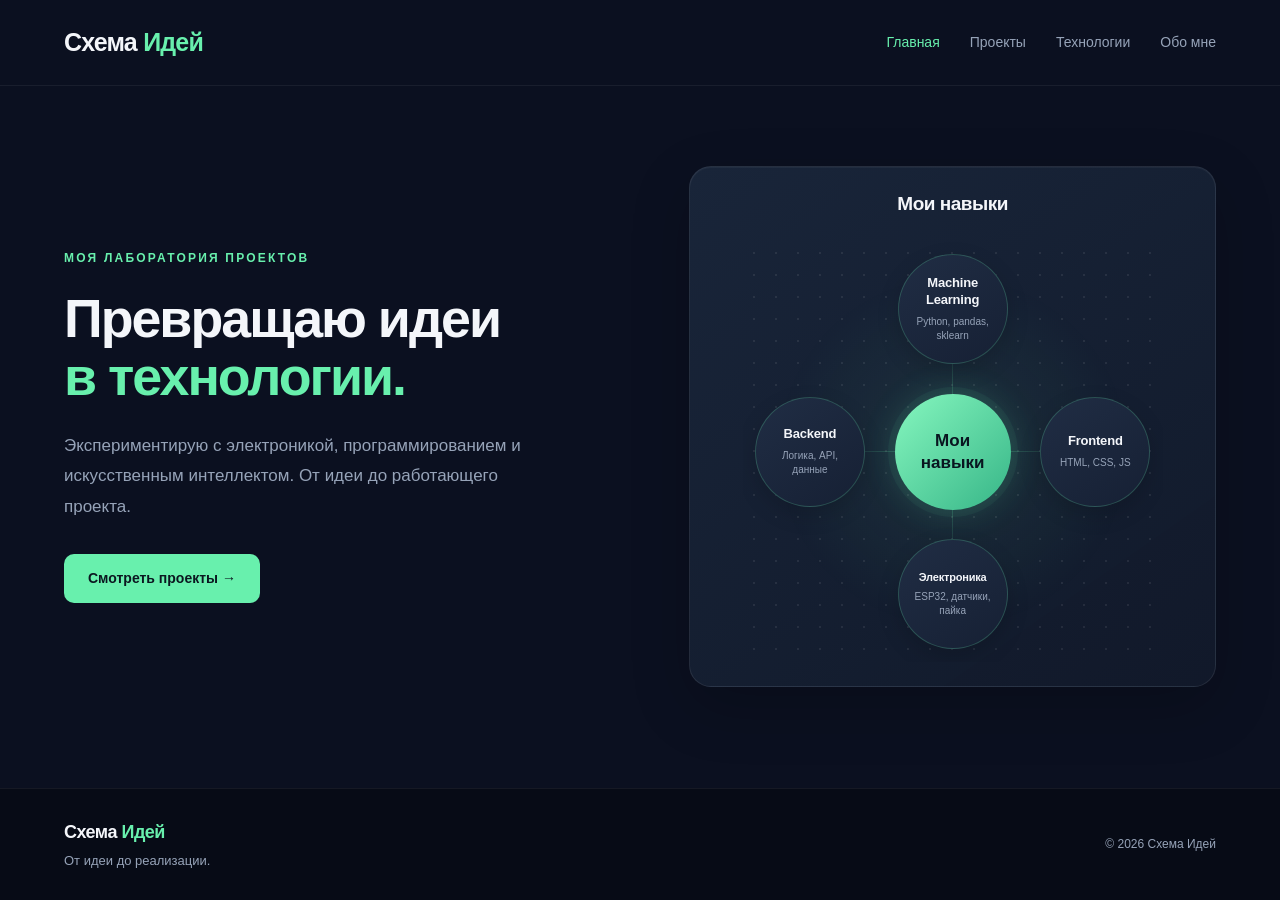
==== index.html @ 78e3eba8 "Initial commit: Схема Идей website" ====
<!DOCTYPE html>
<html lang="ru">
<head>
    <meta charset="UTF-8">
    <meta name="viewport" content="width=device-width, initial-scale=1.0">
    <link rel="stylesheet" href="css/style.css">
    <script src="js/script.js" defer></script>
    <title>Идеи. Проекты. Реализации.</title>
</head>
<body>
    <header class="header">
        <div class="container header-inner">
            <a href="index.html" class="logo">Схема <span>Идей</span></a>

            <nav class="nav" aria-label="Основная навигация">
                <a href="index.html" aria-current="page">Главная</a>
                <a href="projects.html">Проекты</a>
                <a href="technology.html">Технологии</a>
                <a href="about.html">Обо мне</a>
            </nav>
        </div>
    </header>

    <main>
        <section class="hero container">
            <div class="hero-content">
                <p class="eyebrow">МОЯ ЛАБОРАТОРИЯ ПРОЕКТОВ</p>

                <h1>Превращаю идеи <span>в технологии.</span></h1>

                <p class="description">
                    Экспериментирую с электроникой,
                    программированием и искусственным
                    интеллектом. От идеи до работающего проекта.
                </p>

                <a href="projects.html" class="button hero-btn">Смотреть проекты →</a>
            </div>
            <div class="demo-card">
                <h2 class="skills-title">
                    Мои навыки
                </h2>

                <div class="skills-graph">
                    <div class="center-node">
                        <span>Мои навыки</span>
                    </div>

                    <div class="skill-node skill-ml">
                        <strong>Machine Learning</strong>
                        <span>Python, pandas, sklearn</span>
                    </div>

                    <div class="skill-node skill-frontend">
                        <strong>Frontend</strong>
                        <span>HTML, CSS, JS</span>
                    </div>

                    <div class="skill-node skill-electronics">
                        <strong>Электроника</strong>
                        <span>ESP32, датчики, пайка</span>
                    </div>

                    <div class="skill-node skill-backend">
                        <strong>Backend</strong>
                        <span>Логика, API, данные</span>
                    </div>
                </div>

            </div>
        </section>
    </main>

    <footer class="footer">
        <div class="container footer-inner">
            <div class="footer-brand">
                <p class="footer-logo">Схема <span>Идей</span></p>
                <p class="footer-description">От идеи до реализации.</p>
            </div>

            <p class="footer-copy">© 2026 Схема Идей</p>
        </div>
    </footer>

</body>
</html>
---- css/style.css ----
:root {
    --bg: #0b1020;
    --surface: #151e30;
    --text: #f4f6fa;
    --muted: #96a3b8;
    --accent: #68f0ad;
}

* {
    box-sizing: border-box;
}

body {
    margin: 0;
    font-family: -apple-system, BlinkMacSystemFont, "Segoe UI", Arial, sans-serif;
    background: var(--bg);
    color: var(--text);
    line-height: 1.5;
    min-height: 100vh;
    min-height: 100dvh;
    display: flex;
    flex-direction: column;
}


a {
    text-decoration: none;
    color: inherit;
}

.container {
    width: min(1160px, 90%);
    margin: 0 auto;
}


/* HEADER */

.header {
    border-bottom: 1px solid rgba(255, 255, 255, 0.06);
}

.header-inner {
    min-height: 85px;
    display: flex;
    justify-content: space-between;
    align-items: center;
    gap: 30px;
}

.logo {
    font-size: 25px;
    font-weight: 800;
    letter-spacing: -0.8px;
    white-space: nowrap;
}

.logo span,
.hero h1 span {
    color: var(--accent);
}

.nav {
    display: flex;
    flex-wrap: wrap;
    align-items: center;
    gap: 30px;
}

.nav a {
    color: var(--muted);
    font-size: 14px;
    font-weight: 500;
    transition: color 0.2s ease;
}

.nav a:hover {
    color: var(--accent);
}

.nav a[aria-current="page"] {
    color: var(--accent);
}

/* HERO */


.hero {
    min-height: 680px;
    display: grid;
    grid-template-columns: minmax(0, 1.1fr) minmax(0, 1fr);
    align-items: center;

    gap: clamp(18px, 3.5vw, 55px);
    padding: 65px 0;
}

.hero-content {
    max-width: 600px;
}

.eyebrow {
    color: var(--accent);
    font-size: 12px;
    font-weight: 700;
    letter-spacing: 2.2px;
    margin: 0 0 22px;
}


.hero h1 {
    font-size: clamp(36px, 4.2vw, 62px);
    font-weight: 800;
    line-height: 1.08;
    letter-spacing: -2px;
    margin: 0 0 26px;
}
.hero h1 span {
    display: block;
}


.description {
    color: var(--muted);
    font-size: 17px;
    line-height: 1.8;
    max-width: 490px;
    margin: 0;
}


/* BUTTON */

.button {
    display: inline-flex;
    align-items: center;
    justify-content: center;

    background: var(--accent);
    color: #0b1720;

    padding: 14px 24px;
    border-radius: 10px;

    font-size: 14px;
    font-weight: 700;

    transition:
        transform 0.25s ease,
        background 0.25s ease,
        box-shadow 0.25s ease;
}

.button:hover {
    background: #80f5bc;
    transform: translateY(-3px);
    box-shadow: 0 8px 28px rgba(104, 240, 173, 0.18);
}

.hero-btn {
    margin-top: 32px;
}


/* CARD */

.demo-card {
    width: 100%;
    min-width: 0;
    padding: clamp(14px, 2vw, 24px);
    container-type: inline-size;

    background: linear-gradient(
        145deg,
        rgba(27, 39, 60, 0.92),
        rgba(18, 26, 43, 0.95)
    );

    border: 1px solid rgba(255, 255, 255, 0.08);
    border-radius: 22px;

    box-shadow:
        0 20px 60px rgba(0, 0, 0, 0.20),
        inset 0 1px 0 rgba(255, 255, 255, 0.04);
}

.skills-title {
    display: flex;
    align-items: center;
    justify-content: center;
    gap: 12px;
    text-align: center;

    margin: 0 0 24px;

    font-size: 19px;
    font-weight: 700;
    letter-spacing: -0.5px;
    line-height: 1.4;

    color: var(--text);
}


/* SKILLS GRAPH */

.skills-graph {
    position: relative;
    display: grid;

    grid-template-columns: repeat(3, minmax(0, 1fr));
    grid-template-rows: repeat(3, minmax(0, 1fr));

    align-items: center;
    justify-items: center;

    width: 100%;
    max-width: 420px;
    aspect-ratio: 1 / 1;
    gap: 8px;
    margin: 0 auto;

    border-radius: 16px;
    overflow: hidden;

    background:
        radial-gradient(
            circle at center,
            rgba(104, 240, 173, 0.09),
            transparent 60%
        ),
        radial-gradient(
            rgba(255, 255, 255, 0.08) 1px,
            transparent 1px
        );

    background-size: auto, 22px 22px;
}


/* CONNECTING LINES */

.skills-graph::before {
    content: "";
    position: absolute;
    inset: 0;

    background:
        linear-gradient(
            90deg,
            transparent,
            rgba(104, 240, 173, 0.30),
            transparent
        ) center / 65% 1px no-repeat,

        linear-gradient(
            transparent,
            rgba(104, 240, 173, 0.30),
            transparent
        ) center / 1px 65% no-repeat;

    pointer-events: none;
}


/* NODES */

.center-node,
.skill-node {
    cursor: default;
    position: relative;
    z-index: 1;

    display: flex;
    flex-direction: column;
    align-items: center;
    justify-content: center;

    width: 100%;
    max-width: 110px;
    aspect-ratio: 1 / 1;

    border-radius: 50%;
    padding: 11px;
    text-align: center;
}


/* CENTER NODE */

.center-node {
    grid-column: 2;
    grid-row: 2;

    max-width: 116px;

    background: linear-gradient(
        135deg,
        #86f7bf,
        #36b587
    );

    color: #091620;
    font-size: 17px;
    font-weight: 800;
    line-height: 1.25;

    box-shadow:
        0 0 0 7px rgba(104, 240, 173, 0.05),
        0 0 35px rgba(104, 240, 173, 0.18);
}


/* SKILL NODES */

.skill-node {
    background: linear-gradient(
        145deg,
        #202d44,
        #162034
    );

    border: 1px solid rgba(104, 240, 173, 0.22);

    gap: 6px;

    box-shadow: 0 8px 22px rgba(0, 0, 0, 0.15);

    transition:
        transform 0.3s ease,
        border-color 0.3s ease,
        box-shadow 0.3s ease,
        background 0.3s ease;
}

.skill-node strong {
    font-size: 13px;
    font-weight: 700;
    line-height: 1.3;
    letter-spacing: -0.2px;
}

.skill-node span {
    color: var(--muted);
    font-size: 10px;
    line-height: 1.4;
}

.skill-node:hover {
    transform: translateY(-4px) scale(1.03);

    border-color: rgba(104, 240, 173, 0.65);

    box-shadow:
        0 0 25px rgba(104, 240, 173, 0.12);
}


/* NODE POSITIONS */

.skill-ml {
    grid-column: 2;
    grid-row: 1;
}

.skill-frontend {
    grid-column: 3;
    grid-row: 2;
}

.skill-electronics {
    grid-column: 2;
    grid-row: 3;
}
.skill-electronics strong {
    font-size: 11px;
    white-space: nowrap;
}

.skill-backend {
    grid-column: 1;
    grid-row: 2;
}

@container (max-width: 365px) {
    .skills-graph {
        grid-template-columns: repeat(2, minmax(0, 1fr));
        grid-template-rows: auto;

        aspect-ratio: auto;
        gap: 10px;
        padding: 12px;
    }

    .skills-graph::before {
        display: none;
    }

    .center-node {
        grid-column: 1 / -1;
        grid-row: auto;

        width: 100px;
        max-width: 100px;
        margin-bottom: 8px;

        justify-self: center;
    }

    .skill-ml,
    .skill-frontend,
    .skill-electronics,
    .skill-backend {
        grid-column: auto;
        grid-row: auto;
    }

    .skill-node {
        width: 100%;
        max-width: none;
        min-height: 88px;

        aspect-ratio: auto;
        border-radius: 14px;
        padding: 10px 8px;
    }

    .skill-node strong {
        font-size: 12px;
    }

    .skill-node span {
        font-size: 10px;
    }

    .skills-title {
        font-size: 17px;
    }

    .skill-node:hover {
        transform: translateY(-3px);
    }
}



/* TABLET */

@media (max-width: 980px) {
    .header-inner {
        flex-direction: column;
        gap: 16px;
        padding: 20px 0;
    }
    .hero {
        min-height: 550px;
    }
}


/* SMALL SCREENS */

@media (max-width: 800px) {
    .hero {
        grid-template-columns: 1fr;
        gap: 40px;
    }

    .hero-content {
        max-width: 650px;
    }

    .demo-card {
        max-width: 520px;
        justify-self: center;
    }
}


/* MOBILE */

@media (max-width: 520px) {
    .nav {
        justify-content: center;
        gap: 12px 20px;
    }

    .nav a {
        font-size: 13px;
    }

    .hero h1 {
        font-size: clamp(36px, 9vw, 48px);
        letter-spacing: -1.5px;
    }

    .description {
        font-size: 15px;
    }

    .demo-card {
        border-radius: 18px;
    }
}



/* ACCESSIBILITY */

@media (prefers-reduced-motion: reduce) {
    .button,
    .nav a,
    .skill-node {
        transition: none;
    }
}


/* PROJECTS PAGE */

.projects {
    padding: 85px 0 110px;
}

.projects-header {
    max-width: 750px;
    margin-bottom: 55px;
}

.projects-header h1 {
    font-size: clamp(40px, 5vw, 64px);
    line-height: 1.1;
    letter-spacing: -2px;
    margin: 0 0 24px;
}

.projects-header h1 span {
    color: var(--accent);
}


/* PROJECTS GRID — одинаковая высота карточек в каждом ряду */

.projects-grid {
    display: grid;
    grid-template-columns: repeat(3, minmax(0, 1fr));
    gap: 24px;
    align-items: stretch;
}

.project-card {
    cursor: default;
    min-width: 0;
    display: flex;
    flex-direction: column;
    height: 100%;
    background: linear-gradient(145deg, #1b283e, #131c2e);
    border: 1px solid rgba(255, 255, 255, 0.08);
    border-radius: 20px;
    overflow: hidden;
    transition: transform 0.3s ease, border-color 0.3s ease,
                box-shadow 0.3s ease;
}

.project-card:hover {
    transform: translateY(-5px);
    border-color: rgba(104, 240, 173, 0.35);
    box-shadow: 0 15px 40px rgba(0, 0, 0, 0.2);
}

/* PROJECT IMAGE */

.project-visual {
    position: relative;
    height: 200px;
    flex-shrink: 0;
    min-width: 0;
    overflow: hidden;
    background: var(--surface);
    border-bottom: 1px solid rgba(255, 255, 255, 0.05);
}

.project-visual > span {
    position: relative;
    z-index: 1;
    color: var(--accent);
    font-size: 12px;
    font-weight: 700;
    letter-spacing: 2px;
}

.project-visual img {
    display: block;
    width: 100%;
    height: 100%;
    object-fit: cover;
    transition: transform 0.4s ease;
}

.project-card:hover .project-visual img {
    transform: scale(1.05);
}

/* PROJECT CONTENT */

.project-content {
    display: flex;
    flex-direction: column;
    flex: 1;
    padding: 25px;
    min-width: 0;
}

.project-number {
    color: var(--accent);
    font-size: 11px;
    font-weight: 700;
    letter-spacing: 1.2px;
    margin: 0 0 14px;
}

.project-content h2 {
    font-size: 21px;
    line-height: 1.3;
    letter-spacing: -0.5px;
    margin: 0 0 15px;
}

.project-description {
    color: var(--muted);
    font-size: 14px;
    line-height: 1.75;
    margin: 0 0 22px;
}

/* TAGS */

.project-tags {
    display: flex;
    flex-wrap: wrap;
    align-content: flex-start;
    gap: 8px;
    margin-top: auto;
}

.project-tags span {
    color: var(--accent);
    font-size: 11px;
    padding: 6px 10px;
    border-radius: 7px;
    background: rgba(104, 240, 173, 0.07);
    border: 1px solid rgba(104, 240, 173, 0.12);
}

/* PROJECTS RESPONSIVE */

@media (max-width: 1000px) {
    .projects-grid {
        grid-template-columns: repeat(2, minmax(0, 1fr));
    }
}

@media (max-width: 650px) {
    .projects {
        padding: 55px 0 75px;
    }

    .projects-header {
        margin-bottom: 35px;
    }

    .projects-header h1 {
        font-size: clamp(36px, 9vw, 48px);
        letter-spacing: -1.5px;
    }

    .projects-grid {
        grid-template-columns: 1fr;
        gap: 20px;
    }

    .project-visual {
        height: 170px;
    }

    .project-content {
        padding: 22px;
    }
}

@media (prefers-reduced-motion: reduce) {
    .project-card,
    .project-visual img {
        transition: none;
    }
}



/* TECHNOLOGIES PAGE */

.technologies {
    padding: 85px 0 110px;
}

.technologies-header {
    max-width: 800px;
    margin-bottom: 55px;
}

.technologies-header h1 {
    font-size: clamp(40px, 5vw, 64px);
    line-height: 1.1;
    letter-spacing: -2px;
    margin: 0 0 24px;
}

.technologies-header h1 span {
    color: var(--accent);
}


/* TECHNOLOGIES GRID */

.technologies-grid {
    display: grid;
    grid-template-columns: repeat(3, minmax(0, 1fr));
    gap: 24px;
    align-items: stretch;
}


/* TECHNOLOGY CARD */

.technology-card {
    cursor: default;
    min-width: 0;
    display: flex;
    flex-direction: column;

    padding: 28px;
    border-radius: 20px;

    background: linear-gradient(
        145deg,
        #1b283e,
        #131c2e
    );

    border: 1px solid rgba(255, 255, 255, 0.08);

    transition:
        transform 0.3s ease,
        border-color 0.3s ease,
        box-shadow 0.3s ease;
}

.technology-card:hover {
    transform: translateY(-5px);

    border-color: rgba(104, 240, 173, 0.35);

    box-shadow:
        0 15px 40px rgba(0, 0, 0, 0.2);
}


/* CARD HEADER */

.technology-top {
    display: flex;
    justify-content: space-between;
    align-items: center;
    margin-bottom: 25px;
}

.technology-number {
    color: var(--accent);
    font-size: 11px;
    font-weight: 700;
    letter-spacing: 1.2px;
}

.technology-card h2 {
    font-size: 23px;
    line-height: 1.25;
    letter-spacing: -0.5px;

    margin: 0 0 18px;
}


/* DESCRIPTION */

.technology-description {
    color: var(--muted);
    font-size: 14px;
    line-height: 1.8;

    margin: 0 0 28px;
    flex: 1;
}


/* TECHNOLOGY FLOW */

.technology-flow {
    margin-top: 0;
    min-height: 150px;
    padding: 18px;

    background: rgba(8, 16, 30, 0.45);
    border: 1px solid rgba(255, 255, 255, 0.05);
    border-radius: 12px;
}


.technology-flow p {
    color: var(--muted);
    font-size: 10px;
    font-weight: 700;
    letter-spacing: 1.2px;

    margin: 0 0 15px;
}

.technology-steps {
    display: flex;
    flex-wrap: wrap;
    align-items: center;
    gap: 7px;
}

.technology-steps span {
    padding: 7px 10px;
    border-radius: 6px;

    font-size: 11px;
    color: var(--text);

    background: rgba(255, 255, 255, 0.06);
}

.technology-steps b {
    color: var(--accent);
    font-size: 13px;
    font-weight: 500;
}


/* TECHNOLOGY TAGS */

.technology-tags {
    display: flex;
    flex-wrap: wrap;
    align-content: flex-start;
    gap: 8px;

    margin-top: 24px;
    min-height: 72px;
}

.technology-tags span {
    color: var(--accent);
    font-size: 11px;

    padding: 6px 10px;
    border-radius: 7px;

    background: rgba(104, 240, 173, 0.07);
    border: 1px solid rgba(104, 240, 173, 0.12);
}


/* BOTTOM SECTION */

.technologies-bottom {
    display: flex;
    flex-direction: column;
    align-items: center;
    gap: 20px;

    margin-top: 65px;
    text-align: center;
}

.technologies-bottom p {
    color: var(--muted);
    font-size: 15px;
    margin: 0;
}


/* RESPONSIVE */

@media (max-width: 1000px) {
    .technologies-grid {
        grid-template-columns: repeat(2, minmax(0, 1fr));
    }

    .technology-card:last-child {
        grid-column: 1 / -1;
    }
}

@media (max-width: 650px) {
    .technologies {
        padding: 55px 0 75px;
    }

    .technologies-header {
        margin-bottom: 35px;
    }

    .technologies-header h1 {
        font-size: clamp(36px, 9vw, 48px);
        letter-spacing: -1.5px;
    }

    .technologies-grid {
        grid-template-columns: 1fr;
        gap: 20px;
    }

    .technology-card {
        padding: 22px;
    }

    .technology-card:last-child {
        grid-column: auto;
    }

    .technologies-bottom {
        margin-top: 45px;
    }

    .technology-flow,
    .technology-tags {
        min-height: 0;
    }
}

@media (prefers-reduced-motion: reduce) {
    .technology-card {
        transition: none;
    }
}





/* ABOUT PAGE */

.about {
    padding: 85px 0 110px;
}

.about-header {
    max-width: 780px;
    margin-bottom: 55px;
}

.about-header h1 {
    font-size: clamp(40px, 5vw, 64px);
    line-height: 1.1;
    letter-spacing: -2px;
    margin: 0 0 24px;
}

.about-header h1 span {
    color: var(--accent);
}


/* MAIN LAYOUT */

.about-layout {
    display: grid;
    grid-template-columns: minmax(0, 1.35fr) minmax(0, 1fr);
    gap: 24px;
    align-items: start;
}


/* ABOUT STORY */

.about-story {
    padding: 38px;

    background: linear-gradient(
        145deg,
        #1b283e,
        #131c2e
    );

    border: 1px solid rgba(255, 255, 255, 0.08);
    border-radius: 20px;
}

.about-label {
    color: var(--accent);
    font-size: 11px;
    font-weight: 700;
    letter-spacing: 1.5px;
    margin: 0 0 20px;
}

.about-story h2 {
    font-size: clamp(24px, 3vw, 32px);
    line-height: 1.25;
    letter-spacing: -0.8px;
    margin: 0 0 26px;
}

.about-story > p:not(.about-label) {
    color: var(--muted);
    font-size: 15px;
    line-height: 1.9;
    margin: 0 0 20px;
}

.about-story > p:last-child {
    margin-bottom: 0;
}


/* INTERESTS CARD */

.about-interests {
    padding: 30px;

    background: linear-gradient(
        145deg,
        rgba(27, 39, 60, 0.92),
        rgba(18, 26, 43, 0.95)
    );

    border: 1px solid rgba(255, 255, 255, 0.08);
    border-radius: 20px;

    box-shadow: 0 15px 45px rgba(0, 0, 0, 0.12);
}

.about-interests-header {
    margin-bottom: 28px;
}

.about-symbol {
    display: inline-block;
    color: var(--accent);
    font-size: 11px;
    font-weight: 700;
    letter-spacing: 1.5px;
    margin-bottom: 18px;
}

.about-interests-header h2 {
    font-size: 23px;
    letter-spacing: -0.5px;
    margin: 0 0 10px;
}

.about-interests-header p {
    color: var(--muted);
    font-size: 14px;
    line-height: 1.7;
    margin: 0;
}


/* INTEREST ITEMS */

.about-interest {
    display: flex;
    align-items: flex-start;
    gap: 16px;

    padding: 20px 0;
    border-top: 1px solid rgba(255, 255, 255, 0.08);
}

.interest-number {
    display: grid;
    place-items: center;
    flex-shrink: 0;

    width: 38px;
    height: 38px;

    color: var(--accent);
    background: rgba(104, 240, 173, 0.07);
    border: 1px solid rgba(104, 240, 173, 0.15);
    border-radius: 10px;

    font-size: 12px;
    font-weight: 700;
}

.about-interest h3 {
    font-size: 15px;
    font-weight: 700;
    margin: 0 0 6px;
}

.about-interest p {
    color: var(--muted);
    font-size: 12px;
    line-height: 1.6;
    margin: 0;
}


/* WHY I CREATED THIS SITE */

.about-purpose {
    display: grid;
    grid-template-columns: minmax(0, 1fr) minmax(0, 1.2fr);
    gap: 50px;

    margin-top: 28px;
    padding: 45px;

    background: linear-gradient(
        135deg,
        rgba(104, 240, 173, 0.055),
        rgba(21, 30, 48, 0.85)
    );

    border: 1px solid rgba(104, 240, 173, 0.12);
    border-radius: 20px;
}

.about-purpose h2 {
    font-size: clamp(28px, 3.5vw, 38px);
    line-height: 1.2;
    letter-spacing: -1px;
    margin: 0;
}

.about-purpose h2 span {
    color: var(--accent);
}

.about-purpose-content p {
    color: var(--muted);
    font-size: 15px;
    line-height: 1.85;
    margin: 0 0 18px;
}

.about-purpose-content .button {
    margin-top: 12px;
}


/* TABLET */

@media (max-width: 900px) {
    .about-layout {
        grid-template-columns: 1fr;
    }

    .about-purpose {
        grid-template-columns: 1fr;
        gap: 25px;
    }
}


/* MOBILE */

@media (max-width: 650px) {
    .about {
        padding: 55px 0 75px;
    }

    .about-header {
        margin-bottom: 35px;
    }

    .about-header h1 {
        font-size: clamp(36px, 9vw, 48px);
        letter-spacing: -1.5px;
    }

    .about-story,
    .about-interests {
        padding: 24px;
    }

    .about-story > p:not(.about-label) {
        font-size: 14px;
        line-height: 1.8;
    }

    .about-purpose {
        padding: 25px;
        margin-top: 20px;
    }

    .about-purpose-content p {
        font-size: 14px;
    }
}





/* FOOTER */

.footer {
    margin-top: auto;
    border-top: 1px solid rgba(255, 255, 255, 0.06);
    background: #070b16;
}

.footer-inner {
    display: flex;
    justify-content: space-between;
    align-items: center;
    gap: 24px;
    padding: 30px 0;
}

.footer-logo {
    margin: 0;
    font-size: 18px;
    font-weight: 800;
    letter-spacing: -0.5px;
}

.footer-logo span {
    color: var(--accent);
}

.footer-description {
    margin: 5px 0 0;
    color: var(--muted);
    font-size: 13px;
}

.footer-copy {
    margin: 0;
    color: var(--muted);
    font-size: 12px;
}

/* MOBILE */

@media (max-width: 520px) {
    .footer-inner {
        flex-direction: column;
        align-items: flex-start;
        gap: 18px;
        padding: 25px 0;
    }
}
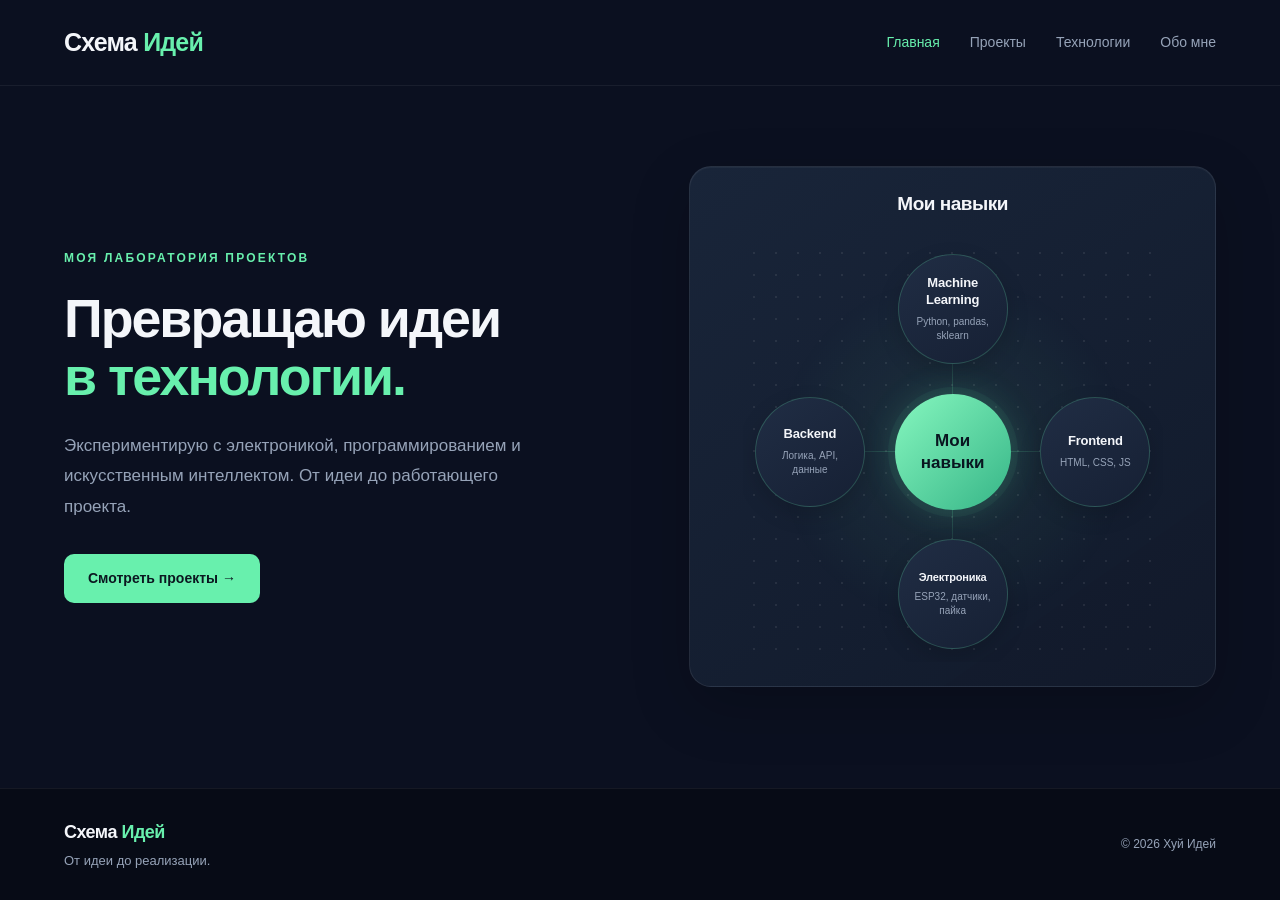
==== commit 84de43e6: "Improve" ====
--- a/index.html
+++ b/index.html
@@ -78,7 +78,7 @@
                 <p class="footer-description">От идеи до реализации.</p>
             </div>
 
-            <p class="footer-copy">© 2026 Схема Идей</p>
+            <p class="footer-copy">© 2026 Хуй Идей</p>
         </div>
     </footer>
 
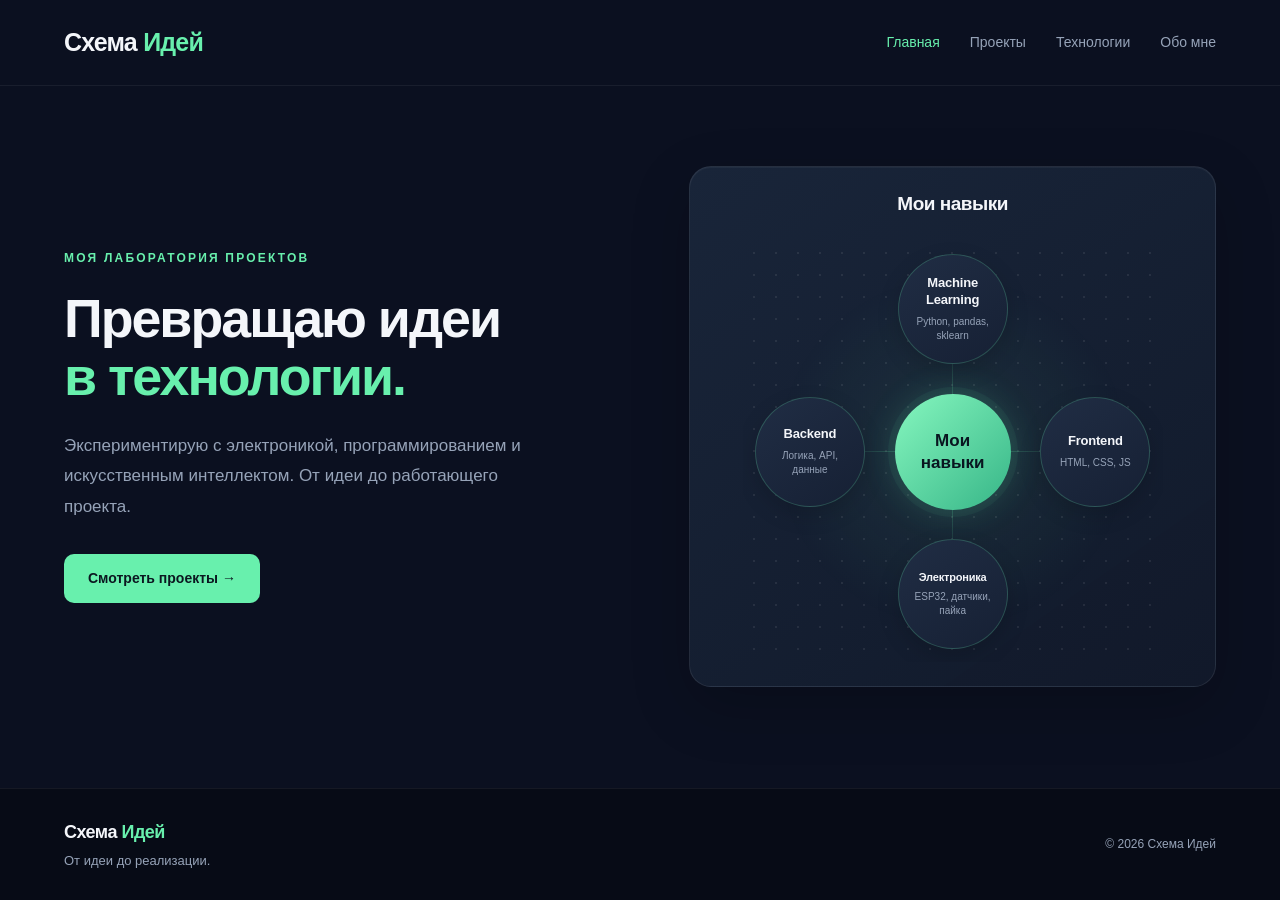
==== commit ca3da43a: "Modified index" ====
--- a/index.html
+++ b/index.html
@@ -78,7 +78,7 @@
                 <p class="footer-description">От идеи до реализации.</p>
             </div>
 
-            <p class="footer-copy">© 2026 Хуй Идей</p>
+            <p class="footer-copy">© 2026 Схема Идей</p>
         </div>
     </footer>
 
